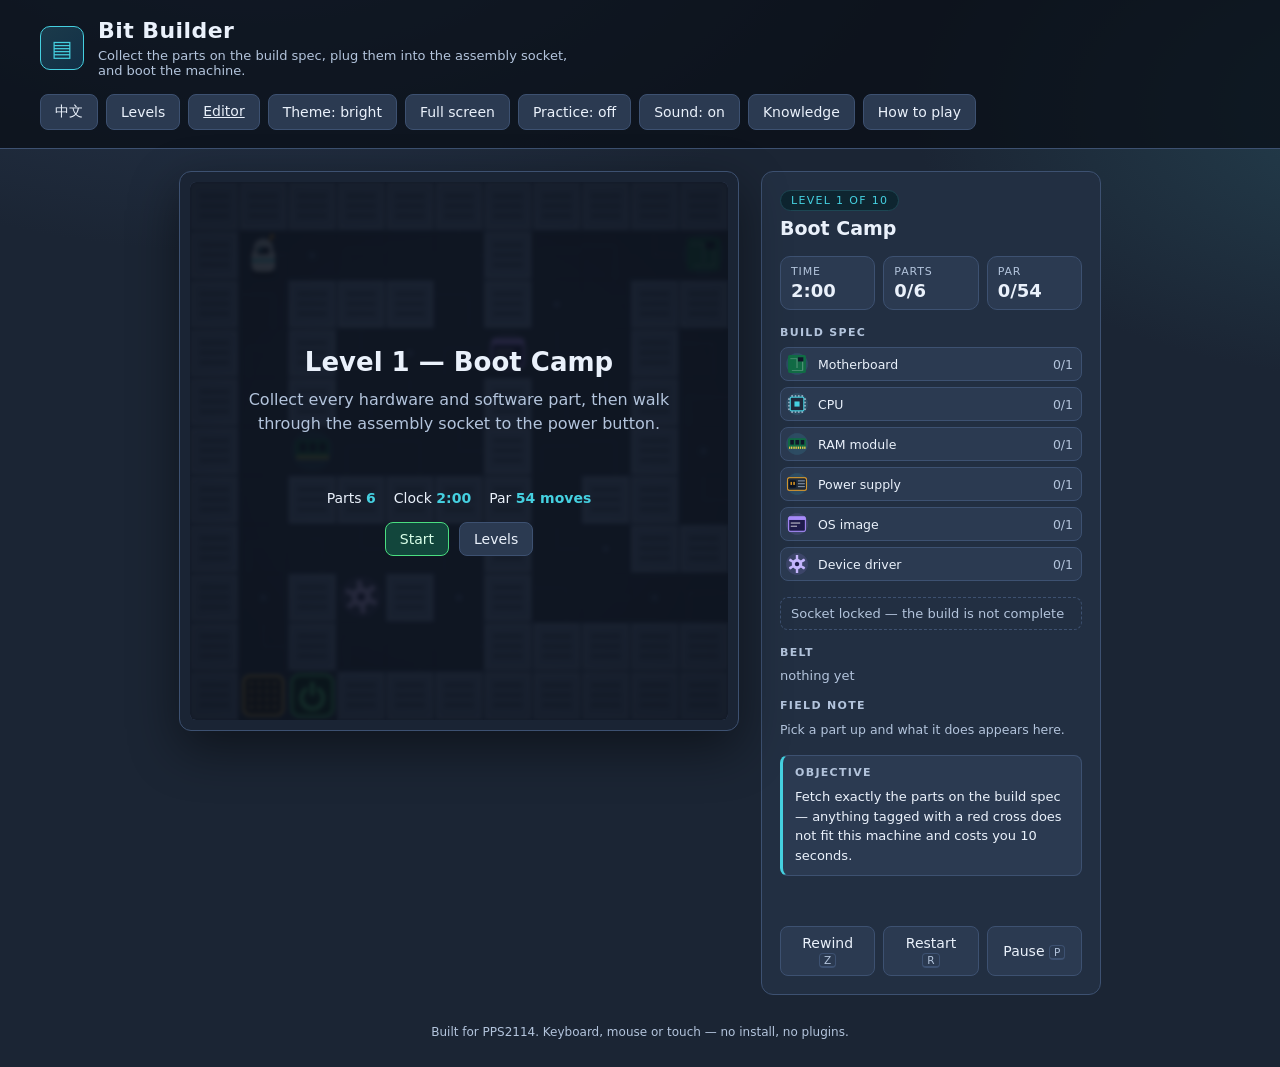
==== index.html @ 1336dfd8 "Brighter board and page, with the dark palette kept as an option The floor was nearly black, which m" ====
<!DOCTYPE html>
<html lang="en">
<head>
<meta charset="UTF-8">
<meta name="viewport" content="width=device-width, initial-scale=1.0">
<title>Bit Builder — collect the parts, build the machine</title>
<link rel="stylesheet" href="css/game.css">
</head>
<body>

<header class="topbar">
  <div class="brand">
    <span class="logo">&#9636;</span>
    <div>
      <h1>Bit Builder</h1>
      <p data-i18n="app.tagline">Collect the parts on the build spec, plug them into the assembly socket, and boot the machine.</p>
    </div>
  </div>
  <div class="topbar-actions">
    <button id="btn-lang" class="btn" title="Language / 语言">中文</button>
    <button id="btn-levels" class="btn" data-i18n="btn.levels">Levels</button>
    <a class="btn" href="editor.html" data-i18n="btn.editor">Editor</a>
    <button id="btn-theme" class="btn">Theme: bright</button>
    <button id="btn-fullscreen" class="btn" aria-pressed="false">Full screen</button>
    <button id="btn-practice" class="btn" aria-pressed="false">Practice: off</button>
    <button id="btn-sound" class="btn" aria-pressed="true">Sound: on</button>
    <button id="btn-knowledge" class="btn" data-i18n="btn.knowledge">Knowledge</button>
    <button id="btn-help" class="btn" data-i18n="btn.help">How to play</button>
  </div>
</header>

<main class="shell">
  <section class="stage">
    <canvas id="board" width="528" height="528" aria-label="game board"></canvas>
    <div id="overlay" class="overlay hidden">
      <div class="overlay-card">
        <h2 id="ov-title">Ready?</h2>
        <pre id="ov-boot" class="boot hidden"></pre>
        <p id="ov-text"></p>
        <p id="ov-stars" class="stars"></p>
        <div id="ov-quiz" class="quiz hidden"></div>
        <div id="ov-stats" class="ov-stats"></div>
        <div class="overlay-buttons">
          <button id="ov-primary" class="btn btn-primary"></button>
          <button id="ov-secondary" class="btn"></button>
        </div>
      </div>
    </div>
  </section>

  <div class="dpad" aria-hidden="false">
    <button class="dpad-btn" data-dir="up">&#9650;</button>
    <div class="dpad-row">
      <button class="dpad-btn" data-dir="left">&#9664;</button>
      <button class="dpad-btn" data-dir="down">&#9660;</button>
      <button class="dpad-btn" data-dir="right">&#9654;</button>
    </div>
  </div>

  <aside class="panel">
    <div class="panel-head">
      <span id="level-no" class="pill">Level 1</span>
      <h2 id="level-name">Boot Camp</h2>
    </div>

    <div class="gauges">
      <div class="gauge">
        <span class="gauge-label" data-i18n="gauge.time">Time</span>
        <strong id="time-left">0:00</strong>
      </div>
      <div class="gauge">
        <span class="gauge-label" data-i18n="gauge.parts">Parts</span>
        <strong id="parts-count">0/0</strong>
      </div>
      <div class="gauge">
        <span class="gauge-label" data-i18n="gauge.par">Par</span>
        <strong id="par-count">&mdash;</strong>
      </div>
    </div>

    <div class="belt">
      <h3 data-i18n="head.spec">Build spec</h3>
      <div id="spec-list" class="spec-list"></div>
    </div>

    <div id="socket-state" class="socket-state"></div>

    <div class="belt">
      <h3 data-i18n="head.belt">Belt</h3>
      <div id="inventory" class="inventory"><span class="empty">nothing yet</span></div>
    </div>

    <div class="belt note-box">
      <h3 data-i18n="head.note">Field note</h3>
      <div id="field-note" class="field-note"></div>
    </div>

    <div id="hint-box" class="hint-box">
      <h3 data-i18n="head.objective">Objective</h3>
      <p id="hint-text"></p>
    </div>

    <p id="toast" class="toast"></p>

    <div class="panel-buttons">
      <button id="btn-rewind" class="btn"><span data-i18n="btn.rewind">Rewind</span> <kbd>Z</kbd></button>
      <button id="btn-restart" class="btn"><span data-i18n="btn.restart">Restart</span> <kbd>R</kbd></button>
      <button id="btn-pause" class="btn"><span data-i18n="btn.pause">Pause</span> <kbd>P</kbd></button>
    </div>
  </aside>
</main>

<dialog id="levels-dialog">
  <h2 data-i18n="levels.title">Levels</h2>
  <p class="muted" data-i18n="levels.sub">Finish a level to unlock the next one.</p>
  <div id="level-list" class="level-list"></div>
  <form method="dialog"><button class="btn" data-i18n="btn.close">Close</button></form>
</dialog>

<dialog id="knowledge-dialog">
  <h2 data-i18n="know.title">Knowledge base</h2>
  <p class="muted" data-i18n="know.sub"></p>
  <div id="knowledge-list" class="know-list"></div>
  <form method="dialog"><button class="btn" data-i18n="btn.close">Close</button></form>
</dialog>

<dialog id="help-dialog">
  <h2 data-i18n="help.title">How to play</h2>
  <p data-i18n-html="help.p1"></p>
  <p data-i18n-html="help.p2"></p>
  <p data-i18n-html="help.p3"></p>
  <div class="legend" id="legend"></div>
  <form method="dialog"><button class="btn" data-i18n="btn.close">Close</button></form>
</dialog>

<footer class="foot" data-i18n="foot.text">
  Built for PPS2114. Keyboard, mouse or touch &mdash; no install, no plugins.
</footer>

<script src="js/i18n.js"></script>
<script src="js/knowledge.js"></script>
<script src="js/levels.js"></script>
<script src="js/codec.js"></script>
<script src="js/engine.js"></script>
<script src="js/sprites.js"></script>
<script src="js/main.js"></script>
</body>
</html>
---- css/game.css ----
:root {
  /* bright is the default; body.theme-dark below restores the original night look */
  --bg: #1b2534;
  --panel: #222f42;
  --panel-2: #2b3a51;
  --line: #3d5171;
  --text: #eaf1fb;
  --muted: #b3c4dc;
  --cyan: #45d0e0;
  --green: #4ade80;
  --amber: #f5a524;
  --red: #f87171;
  --radius: 12px;
}

* { box-sizing: border-box; }

body {
  margin: 0;
  background:
    radial-gradient(1100px 600px at 20% -10%, #2b3c55 0%, transparent 60%),
    radial-gradient(900px 500px at 110% 10%, #24404f 0%, transparent 55%),
    var(--bg);
  color: var(--text);
  font-family: ui-sans-serif, system-ui, "Segoe UI", Roboto, sans-serif;
  min-height: 100vh;
}

h1, h2, h3 { margin: 0; line-height: 1.2; }
kbd {
  font: inherit;
  font-size: 0.75em;
  border: 1px solid var(--line);
  border-bottom-width: 2px;
  border-radius: 4px;
  padding: 0 4px;
  color: var(--muted);
}

/* ------------------------------------------------------------------ chrome */
body.theme-dark {
  --bg: #070b12;
  --panel: #101823;
  --panel-2: #16202e;
  --line: #24334a;
  --text: #dbe6f3;
  --muted: #8ea3bd;
  background:
    radial-gradient(1100px 600px at 20% -10%, #142033 0%, transparent 60%),
    radial-gradient(900px 500px at 110% 10%, #10202b 0%, transparent 55%),
    var(--bg);
}
body.theme-dark .stage { background: #0a0f18; }
body.theme-dark #board { background: #05080d; }

.topbar {
  display: flex;
  flex-wrap: wrap;
  gap: 16px;
  align-items: center;
  justify-content: space-between;
  padding: 18px clamp(16px, 4vw, 40px);
  border-bottom: 1px solid var(--line);
  background: rgba(9, 14, 22, 0.75);
}
.brand { display: flex; gap: 14px; align-items: center; }
.logo {
  display: grid;
  place-items: center;
  width: 44px; height: 44px;
  border-radius: 10px;
  background: linear-gradient(140deg, #1b3a4a, #123047);
  border: 1px solid var(--cyan);
  color: var(--cyan);
  font-size: 22px;
}
.topbar h1 { font-size: 22px; letter-spacing: 0.02em; }
.topbar p { margin: 4px 0 0; color: var(--muted); font-size: 13px; max-width: 60ch; }
.topbar-actions { display: flex; gap: 8px; flex-wrap: wrap; }

.btn {
  font: inherit;
  font-size: 14px;
  color: var(--text);
  background: var(--panel-2);
  border: 1px solid var(--line);
  border-radius: 8px;
  padding: 8px 14px;
  cursor: pointer;
  transition: border-color .15s, background .15s, transform .05s;
}
.btn:hover { border-color: var(--cyan); background: #1b2838; }
.btn:active { transform: translateY(1px); }
.btn-primary { background: #12463c; border-color: var(--green); color: #d9ffe9; }
.btn-primary:hover { background: #15594b; border-color: var(--green); }

/* ------------------------------------------------------------------- stage */
.shell {
  display: grid;
  grid-template-columns: minmax(320px, 560px) minmax(260px, 340px);
  gap: 22px;
  justify-content: center;
  align-items: start;
  padding: 22px clamp(12px, 3vw, 40px);
}
.stage {
  position: relative;
  background: #1a2434;
  border: 1px solid var(--line);
  border-radius: var(--radius);
  padding: 10px;
  box-shadow: 0 18px 50px rgba(0, 0, 0, .45);
}
#board {
  display: block;
  width: 100%;
  height: auto;
  aspect-ratio: 1 / 1;
  image-rendering: auto;
  border-radius: 6px;
  background: #1a2434;
  touch-action: none;
}

.overlay {
  position: absolute;
  inset: 10px;
  display: grid;
  place-items: center;
  overflow-y: auto;
  background: rgba(12, 18, 28, .86);
  border-radius: 6px;
  backdrop-filter: blur(2px);
}
.overlay.hidden { display: none; }
.overlay-card {
  text-align: center;
  padding: 20px;
  max-width: 92%;
  max-height: 100%;
  overflow-y: auto;
}
.overlay-card h2 { font-size: 26px; margin-bottom: 10px; }
.overlay-card p { color: var(--muted); margin: 0 0 14px; line-height: 1.5; }
.ov-stats {
  display: flex;
  gap: 18px;
  justify-content: center;
  margin-bottom: 16px;
  color: var(--text);
  font-size: 14px;
  flex-wrap: wrap;
}
.ov-stats b { color: var(--cyan); }
.overlay-buttons { display: flex; gap: 10px; justify-content: center; flex-wrap: wrap; }

/* ------------------------------------------------------------------- panel */
.panel {
  background: var(--panel);
  border: 1px solid var(--line);
  border-radius: var(--radius);
  padding: 18px;
  display: grid;
  gap: 16px;
  align-content: start;
}
.panel-head { display: grid; gap: 6px; }
.pill {
  justify-self: start;
  font-size: 11px;
  letter-spacing: .12em;
  text-transform: uppercase;
  color: var(--cyan);
  border: 1px solid #1d4653;
  background: #0e2530;
  border-radius: 999px;
  padding: 3px 10px;
}
.panel h2 { font-size: 19px; }

.gauges { display: grid; grid-template-columns: repeat(3, 1fr); gap: 8px; }
.gauge {
  background: var(--panel-2);
  border: 1px solid var(--line);
  border-radius: 10px;
  padding: 8px 10px;
  display: grid;
  gap: 2px;
}
.gauge-label { font-size: 11px; color: var(--muted); text-transform: uppercase; letter-spacing: .08em; }
.gauge strong { font-size: 18px; font-variant-numeric: tabular-nums; }
.gauge.warn strong { color: var(--red); }

.socket-state {
  font-size: 13px;
  padding: 8px 10px;
  border-radius: 8px;
  border: 1px dashed var(--line);
  color: var(--muted);
}
.socket-state.ready {
  border-style: solid;
  border-color: var(--green);
  color: #c9ffe0;
  background: #0f2e22;
}

.belt h3, .hint-box h3 {
  font-size: 11px;
  letter-spacing: .12em;
  text-transform: uppercase;
  color: var(--muted);
  margin-bottom: 8px;
}
.inventory { display: flex; flex-wrap: wrap; gap: 8px; }
.inventory .empty { color: var(--muted); font-size: 13px; }
.chip {
  display: flex;
  align-items: center;
  gap: 6px;
  font-size: 12px;
  background: var(--panel-2);
  border: 1px solid var(--line);
  border-radius: 999px;
  padding: 4px 10px 4px 4px;
}
.chip canvas { width: 22px; height: 22px; }
.chip b { color: var(--cyan); }

.hint-box {
  background: var(--panel-2);
  border: 1px solid var(--line);
  border-left: 3px solid var(--cyan);
  border-radius: 8px;
  padding: 10px 12px;
}
.hint-box p { margin: 0; font-size: 13px; line-height: 1.5; color: var(--text); }
.hint-box.live { border-left-color: var(--amber); background: #21201a; }

.toast {
  margin: 0;
  min-height: 18px;
  font-size: 13px;
  color: var(--green);
  transition: opacity .3s;
}
.panel-buttons { display: flex; gap: 8px; }
.panel-buttons .btn { flex: 1; }

/* --------------------------------------------------------------- touch pad */
.dpad { display: none; justify-content: center; padding: 2px 0 4px; }
.dpad-row { display: flex; gap: 10px; }
.dpad-btn {
  width: 62px; height: 62px;
  font-size: 20px;
  color: var(--text);
  background: var(--panel-2);
  border: 1px solid var(--line);
  border-radius: 12px;
  cursor: pointer;
  touch-action: manipulation;
}
.dpad-btn:active { background: #22344a; }

/* ---------------------------------------------------------------- dialogs */
dialog {
  border: 1px solid var(--line);
  border-radius: var(--radius);
  background: var(--panel);
  color: var(--text);
  max-width: 640px;
  width: calc(100% - 32px);
  padding: 22px;
}
dialog::backdrop { background: rgba(4, 7, 12, .72); }
dialog h2 { margin-bottom: 8px; }
dialog p { color: var(--muted); line-height: 1.55; font-size: 14px; }
dialog p strong { color: var(--text); }
.muted { color: var(--muted); }

.level-list { display: grid; grid-template-columns: repeat(auto-fill, minmax(150px, 1fr)); gap: 10px; margin: 14px 0 18px; }
.level-card {
  text-align: left;
  background: var(--panel-2);
  border: 1px solid var(--line);
  border-radius: 10px;
  padding: 10px 12px;
  cursor: pointer;
  color: var(--text);
  font: inherit;
}
.level-card:hover:not(:disabled) { border-color: var(--cyan); }
.level-card:disabled { opacity: .45; cursor: not-allowed; }
.level-card .n { font-size: 11px; color: var(--muted); letter-spacing: .1em; text-transform: uppercase; }
.level-card .t { display: block; font-size: 14px; margin: 2px 0 4px; }
.level-card .best { font-size: 11px; color: var(--green); }

.legend { display: grid; grid-template-columns: repeat(auto-fill, minmax(190px, 1fr)); gap: 10px; margin: 16px 0; }
.legend-item { display: flex; gap: 10px; align-items: center; font-size: 12.5px; }
.legend-item canvas { width: 34px; height: 34px; border-radius: 6px; flex: none; }
.legend-item span b { display: block; color: var(--text); }
.legend-item span { color: var(--muted); line-height: 1.35; }

.foot {
  text-align: center;
  color: var(--muted);
  font-size: 12px;
  padding: 8px 16px 28px;
}

@media (max-width: 900px) {
  .shell { grid-template-columns: minmax(0, 560px); }
  .dpad { display: flex; flex-direction: column; align-items: center; gap: 10px; }
}

/* ------------------------------------------------------------- build spec */
.spec-list { display: grid; gap: 6px; }
.spec-row {
  display: flex;
  align-items: center;
  gap: 8px;
  font-size: 12.5px;
  padding: 3px 8px 3px 3px;
  border: 1px solid var(--line);
  border-radius: 8px;
  background: var(--panel-2);
}
.spec-row canvas { width: 26px; height: 26px; flex: none; }
.spec-row .n { flex: 1; }
.spec-row .q { font-variant-numeric: tabular-nums; color: var(--muted); }
.spec-row.done { border-color: #1f6f4a; background: #10261f; }
.spec-row.done .q { color: var(--green); }
.spec-row.done .n { color: #c9ffe0; }

.toast.bad { color: var(--red); }

/* -------------------------------------------------------- win boot screen */
.boot {
  text-align: left;
  font: 13px/1.5 ui-monospace, SFMono-Regular, Menlo, monospace;
  color: var(--green);
  background: #04120b;
  border: 1px solid #1f6f4a;
  border-radius: 8px;
  padding: 12px 14px;
  margin: 0 auto 14px;
  max-width: 380px;
  min-height: 120px;
  max-height: 34vh;
  white-space: pre-wrap;
  overflow: auto;
}
.boot.hidden { display: none; }
.overlay-card .stars, .stars { margin: 0 0 12px; font-size: 22px; letter-spacing: 4px; color: var(--amber); min-height: 26px; }
.level-card .stars { color: var(--amber); font-size: 13px; letter-spacing: 2px; margin: 0; min-height: 0; }

/* --------------------------------------------------------------- full screen */
body.fs { overflow: hidden; }
body.fs .topbar { padding: 8px clamp(12px, 3vw, 28px); }
body.fs .topbar p { display: none; }
body.fs .topbar h1 { font-size: 17px; }
body.fs .logo { width: 34px; height: 34px; font-size: 17px; }
body.fs .foot { display: none; }
body.fs .shell {
  grid-template-columns: auto minmax(260px, 340px);
  align-items: center;
  justify-content: center;
  gap: 16px;
  padding: 12px clamp(10px, 2vw, 28px);
}
body.fs .stage { padding: 8px; }
body.fs #board {
  width: auto;
  max-width: none;
  height: min(calc(100vh - 116px), calc(100vw - 420px));
}
body.fs .panel { max-height: calc(100vh - 96px); overflow-y: auto; }

@media (max-width: 900px) {
  body.fs { overflow: auto; }
  body.fs .shell { grid-template-columns: minmax(0, 1fr); }
  body.fs #board { height: min(calc(100vh - 300px), calc(100vw - 44px)); }
  body.fs .panel { max-height: none; }
}

/* ------------------------------------------------------- knowledge cards */
.note-box .field-note { font-size: 12.5px; line-height: 1.55; color: var(--muted); }
.field-note.filled {
  color: var(--text);
  background: var(--panel-2);
  border: 1px solid var(--line);
  border-left: 3px solid var(--amber);
  border-radius: 8px;
  padding: 9px 11px;
}
.field-note .fn-head { display: flex; align-items: center; gap: 8px; margin-bottom: 5px; }
.field-note .fn-head canvas { width: 26px; height: 26px; flex: none; }
.field-note .fn-head b { color: var(--amber); font-size: 13px; }

.know-list { display: grid; gap: 16px; margin: 14px 0 18px; max-height: 60vh; overflow-y: auto; }
.know-group h3 {
  font-size: 11px; letter-spacing: .12em; text-transform: uppercase;
  color: var(--cyan); margin-bottom: 8px;
}
.know-row {
  display: flex; gap: 12px; align-items: flex-start;
  padding: 9px 0; border-top: 1px solid var(--line);
}
.know-row canvas { width: 38px; height: 38px; flex: none; }
.know-row .kn { font-size: 13px; }
.know-row .kn b { display: block; color: var(--text); margin-bottom: 3px; }
.know-row .kn span { color: var(--muted); line-height: 1.55; font-size: 12.5px; }

/* ------------------------------------------------------- knowledge check */
.quiz { text-align: left; max-width: 420px; margin: 0 auto 14px; }
.quiz h3 { font-size: 11px; letter-spacing: .12em; text-transform: uppercase; color: var(--cyan); margin-bottom: 8px; }
.quiz .q { font-size: 13px; color: var(--text); line-height: 1.55; margin: 0 0 10px; }
.quiz-options { display: grid; gap: 6px; }
.quiz-options .btn { text-align: left; }
.quiz-options .btn.right { border-color: var(--green); background: #10261f; }
.quiz-options .btn.wrong { border-color: var(--red); background: #2a1414; }
.quiz-verdict { font-size: 12.5px; margin: 10px 0 0; color: var(--muted); }

body.lang-zh .boot { font-family: ui-monospace, "Noto Sans Mono CJK SC", monospace; }
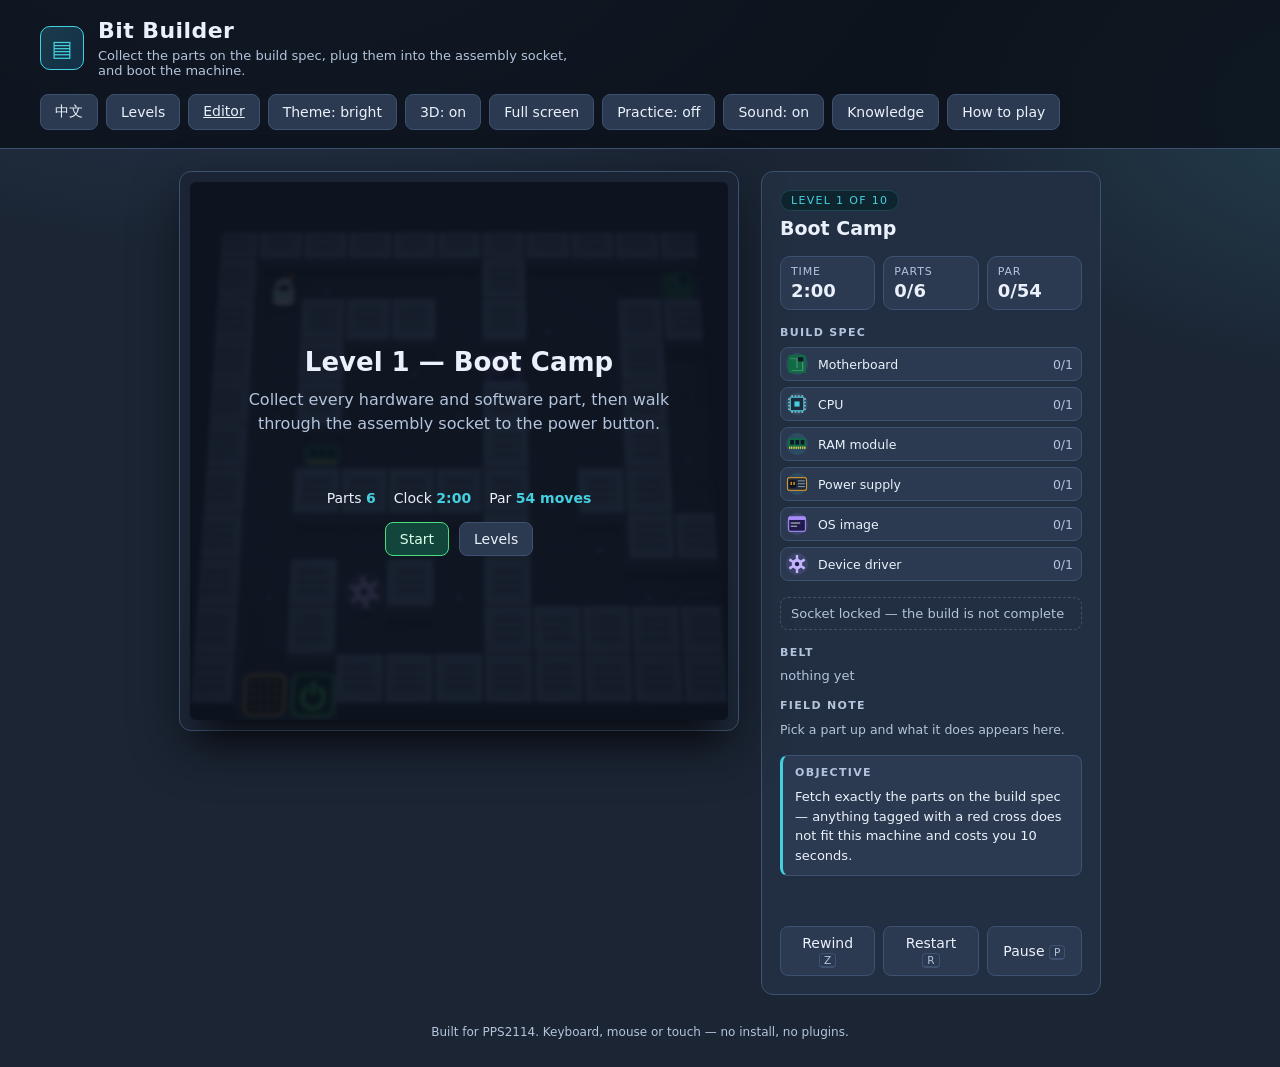
==== commit 21f475d5: "3D view: raised walls, doors and crates on a tilted board Walls, closed toggle walls, doors and crat" ====
--- a/index.html
+++ b/index.html
@@ -21,6 +21,7 @@
     <button id="btn-levels" class="btn" data-i18n="btn.levels">Levels</button>
     <a class="btn" href="editor.html" data-i18n="btn.editor">Editor</a>
     <button id="btn-theme" class="btn">Theme: bright</button>
+    <button id="btn-3d" class="btn" aria-pressed="true">3D: on</button>
     <button id="btn-fullscreen" class="btn" aria-pressed="false">Full screen</button>
     <button id="btn-practice" class="btn" aria-pressed="false">Practice: off</button>
     <button id="btn-sound" class="btn" aria-pressed="true">Sound: on</button>
--- a/css/game.css
+++ b/css/game.css
@@ -120,7 +120,17 @@
   border-radius: 6px;
   background: #1a2434;
   touch-action: none;
-}
+  transition: transform .35s ease, box-shadow .35s ease;
+}
+/* 3D view: tip the board back like a table top seen from a chair. The walls
+   and crates are already drawn standing up; this adds the perspective. */
+body.view-3d .stage { perspective: 1100px; }
+body.view-3d #board {
+  transform: rotateX(16deg);
+  transform-origin: 50% 100%;
+  box-shadow: 0 26px 30px -14px rgba(0, 0, 0, .7);
+}
+@media (prefers-reduced-motion: reduce) { #board { transition: none; } }
 
 .overlay {
   position: absolute;
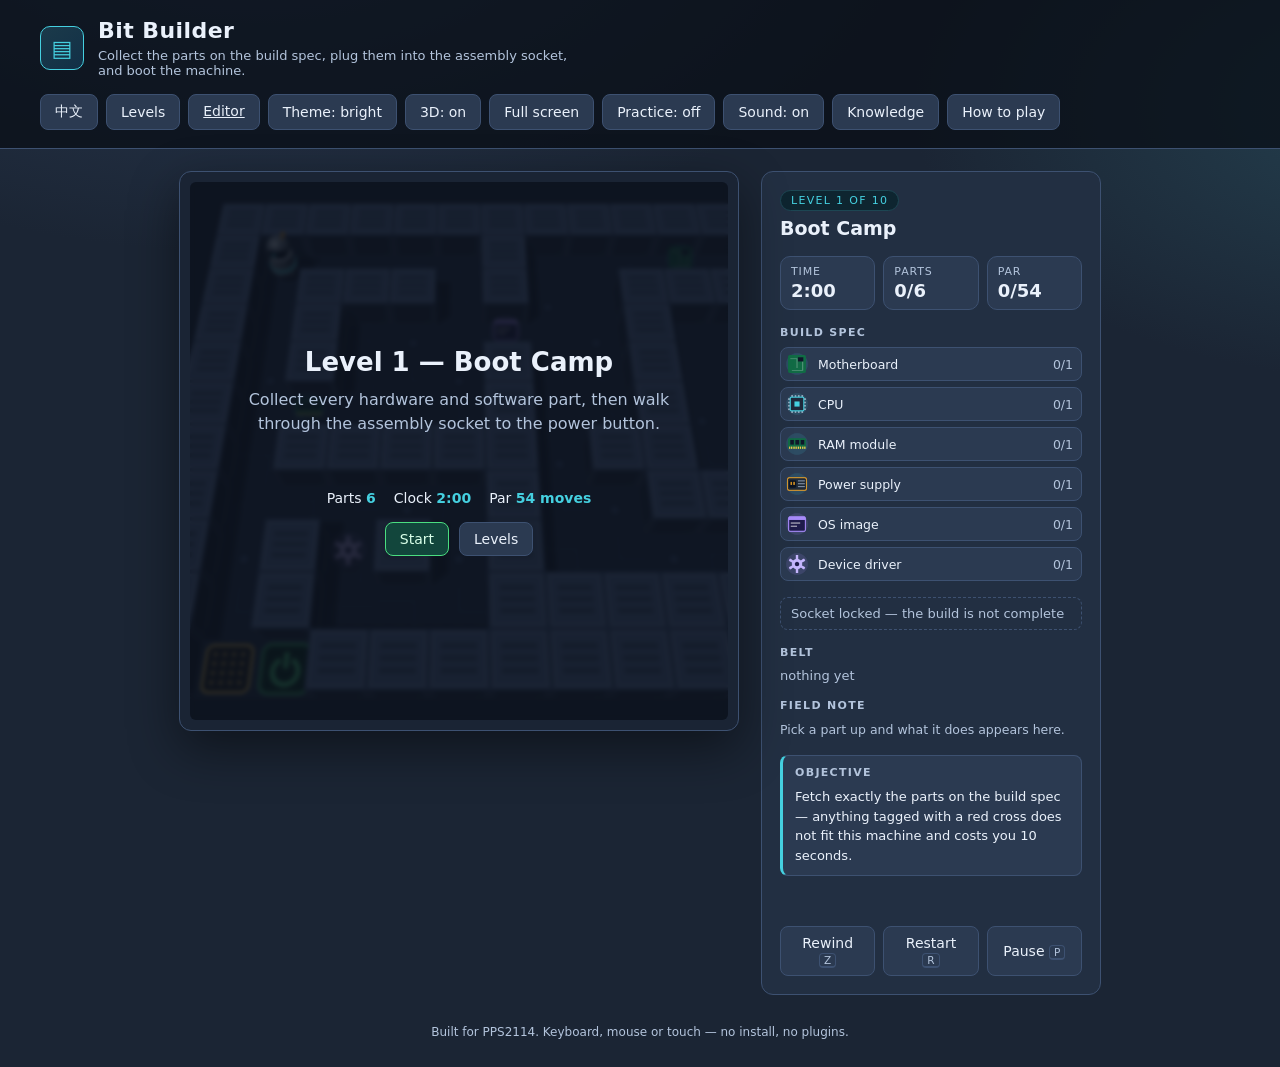
==== commit dc1f0585: "Real 3D view with three.js Replace the slanted flat board with a WebGL scene: walls, doors and crate" ====
--- a/index.html
+++ b/index.html
@@ -33,6 +33,7 @@
 <main class="shell">
   <section class="stage">
     <canvas id="board" width="528" height="528" aria-label="game board"></canvas>
+    <canvas id="board3d" aria-hidden="true"></canvas>
     <div id="overlay" class="overlay hidden">
       <div class="overlay-card">
         <h2 id="ov-title">Ready?</h2>
@@ -144,6 +145,8 @@
 <script src="js/codec.js"></script>
 <script src="js/engine.js"></script>
 <script src="js/sprites.js"></script>
+<script src="js/vendor/three.min.js"></script>
+<script src="js/view3d.js"></script>
 <script src="js/main.js"></script>
 </body>
 </html>
--- a/css/game.css
+++ b/css/game.css
@@ -120,17 +120,14 @@
   border-radius: 6px;
   background: #1a2434;
   touch-action: none;
-  transition: transform .35s ease, box-shadow .35s ease;
-}
-/* 3D view: tip the board back like a table top seen from a chair. The walls
-   and crates are already drawn standing up; this adds the perspective. */
-body.view-3d .stage { perspective: 1100px; }
-body.view-3d #board {
-  transform: rotateX(16deg);
-  transform-origin: 50% 100%;
-  box-shadow: 0 26px 30px -14px rgba(0, 0, 0, .7);
-}
-@media (prefers-reduced-motion: reduce) { #board { transition: none; } }
+}
+#board3d {
+  display: none;
+  position: absolute;
+  border-radius: 6px;
+  pointer-events: none;           /* swipes go through to #board underneath */
+}
+body.view-3d #board3d { display: block; }
 
 .overlay {
   position: absolute;
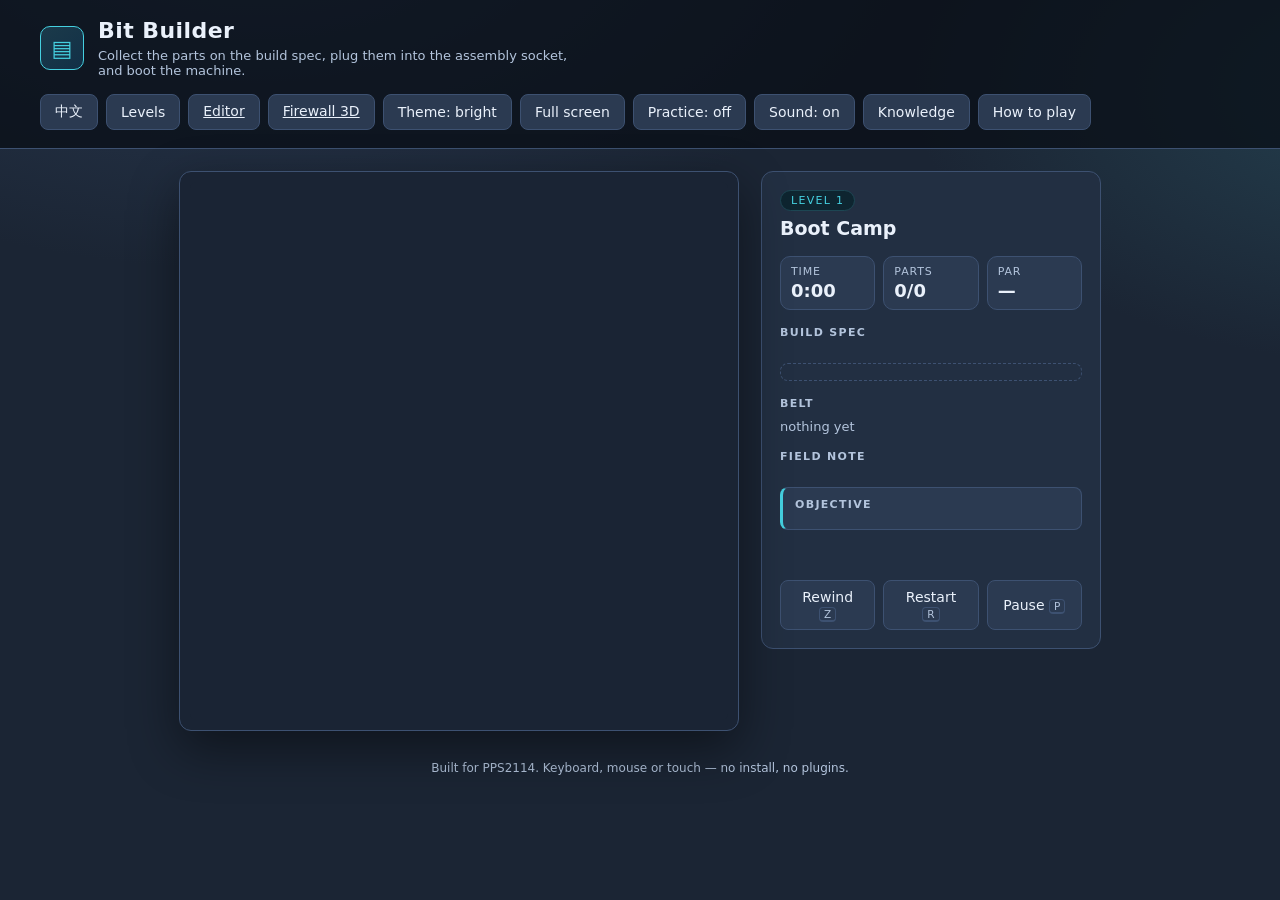
==== commit 1f6d8c52: "Add Firewall 3D, a first-person shooter against malware A raycaster in the style of the early-90s sh" ====
--- a/index.html
+++ b/index.html
@@ -20,8 +20,8 @@
     <button id="btn-lang" class="btn" title="Language / 语言">中文</button>
     <button id="btn-levels" class="btn" data-i18n="btn.levels">Levels</button>
     <a class="btn" href="editor.html" data-i18n="btn.editor">Editor</a>
+    <a class="btn" href="firewall.html" data-i18n="btn.firewall">Firewall 3D</a>
     <button id="btn-theme" class="btn">Theme: bright</button>
-    <button id="btn-3d" class="btn" aria-pressed="true">3D: on</button>
     <button id="btn-fullscreen" class="btn" aria-pressed="false">Full screen</button>
     <button id="btn-practice" class="btn" aria-pressed="false">Practice: off</button>
     <button id="btn-sound" class="btn" aria-pressed="true">Sound: on</button>
@@ -33,7 +33,6 @@
 <main class="shell">
   <section class="stage">
     <canvas id="board" width="528" height="528" aria-label="game board"></canvas>
-    <canvas id="board3d" aria-hidden="true"></canvas>
     <div id="overlay" class="overlay hidden">
       <div class="overlay-card">
         <h2 id="ov-title">Ready?</h2>
@@ -145,8 +144,6 @@
 <script src="js/codec.js"></script>
 <script src="js/engine.js"></script>
 <script src="js/sprites.js"></script>
-<script src="js/vendor/three.min.js"></script>
-<script src="js/view3d.js"></script>
 <script src="js/main.js"></script>
 </body>
 </html>
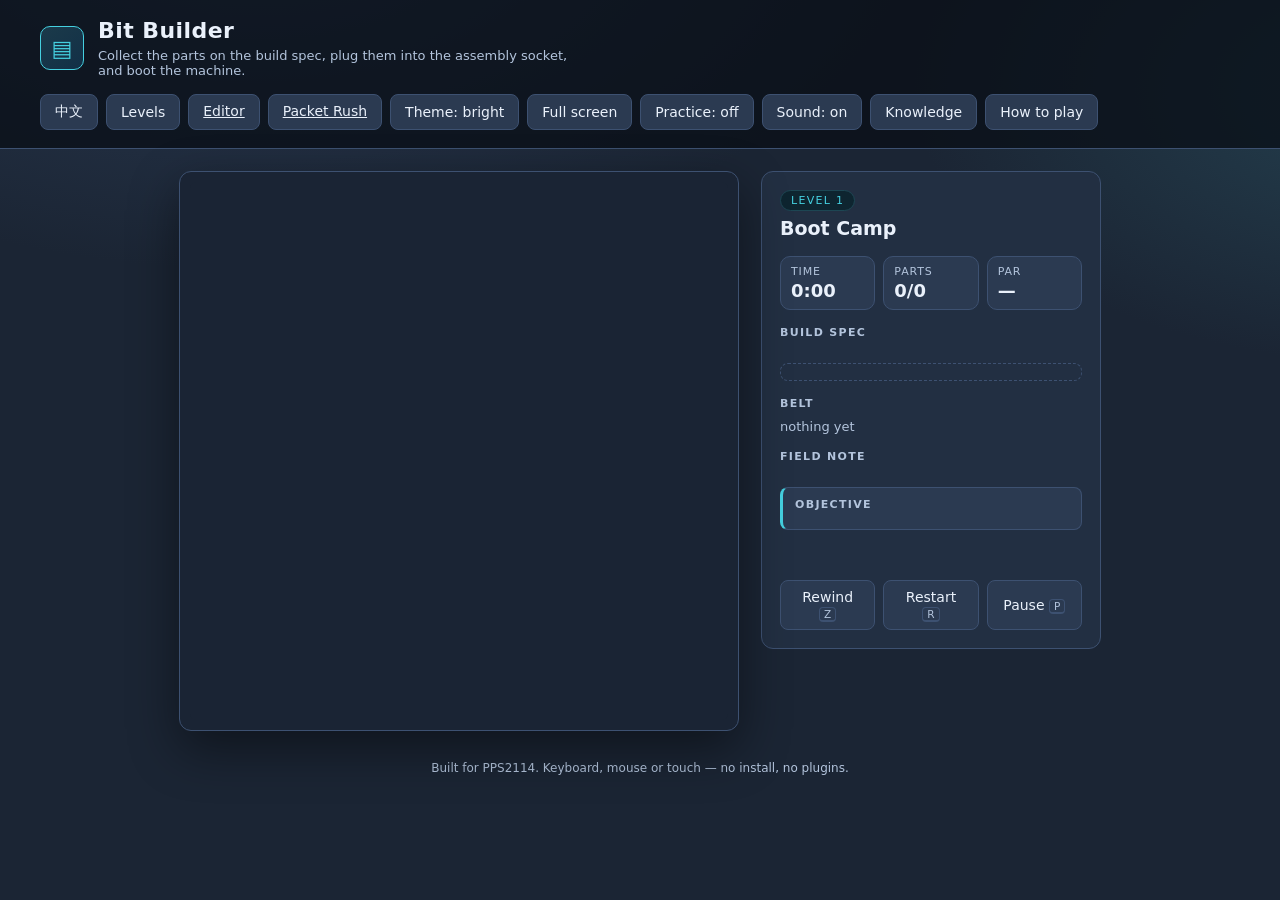
==== commit 17ad1374: "Packet Rush: a Lemmings-style game where the lemmings are network packets Seven levels on a destruct" ====
--- a/index.html
+++ b/index.html
@@ -20,7 +20,7 @@
     <button id="btn-lang" class="btn" title="Language / 语言">中文</button>
     <button id="btn-levels" class="btn" data-i18n="btn.levels">Levels</button>
     <a class="btn" href="editor.html" data-i18n="btn.editor">Editor</a>
-    <a class="btn" href="firewall.html" data-i18n="btn.firewall">Firewall 3D</a>
+    <a class="btn" href="lemmings.html" data-i18n="btn.packetRush">Packet Rush</a>
     <button id="btn-theme" class="btn">Theme: bright</button>
     <button id="btn-fullscreen" class="btn" aria-pressed="false">Full screen</button>
     <button id="btn-practice" class="btn" aria-pressed="false">Practice: off</button>
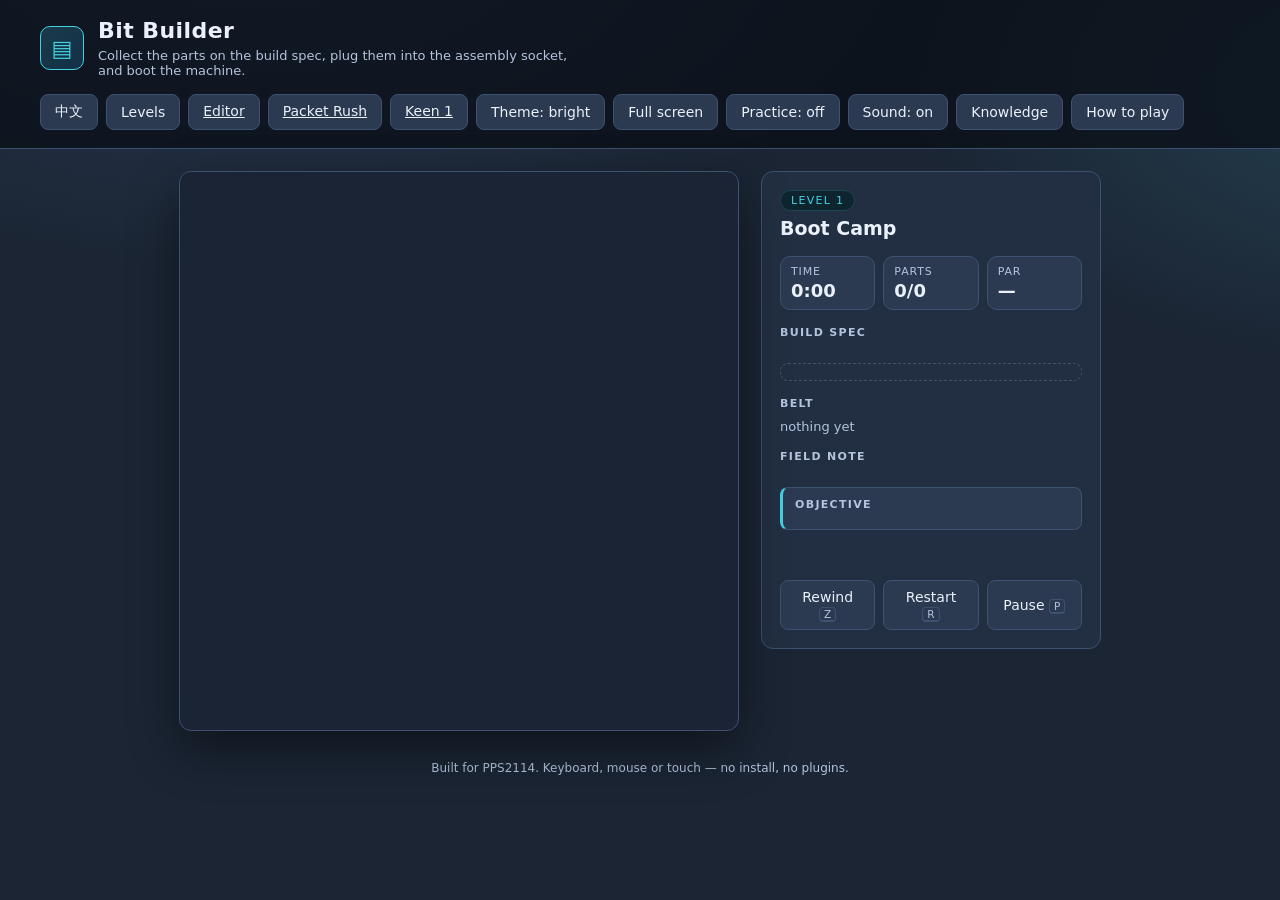
==== commit a1dd74c4: "Move the Keen level to its own repository Co-Authored-By: Claude Sonnet 5.5 <noreply@anthropic.com> " ====
--- a/index.html
+++ b/index.html
@@ -20,7 +20,8 @@
     <button id="btn-lang" class="btn" title="Language / 语言">中文</button>
     <button id="btn-levels" class="btn" data-i18n="btn.levels">Levels</button>
     <a class="btn" href="editor.html" data-i18n="btn.editor">Editor</a>
-    <a class="btn" href="lemmings.html" data-i18n="btn.packetRush">Packet Rush</a>
+    <a class="btn" href="https://sclim999.github.io/Packet-Rush/" target="_blank" rel="noopener" data-i18n="btn.packetRush">Packet Rush</a>
+    <a class="btn" href="https://sclim999.github.io/Keen-Vorticons/" target="_blank" rel="noopener" data-i18n="btn.keen">Keen 1</a>
     <button id="btn-theme" class="btn">Theme: bright</button>
     <button id="btn-fullscreen" class="btn" aria-pressed="false">Full screen</button>
     <button id="btn-practice" class="btn" aria-pressed="false">Practice: off</button>
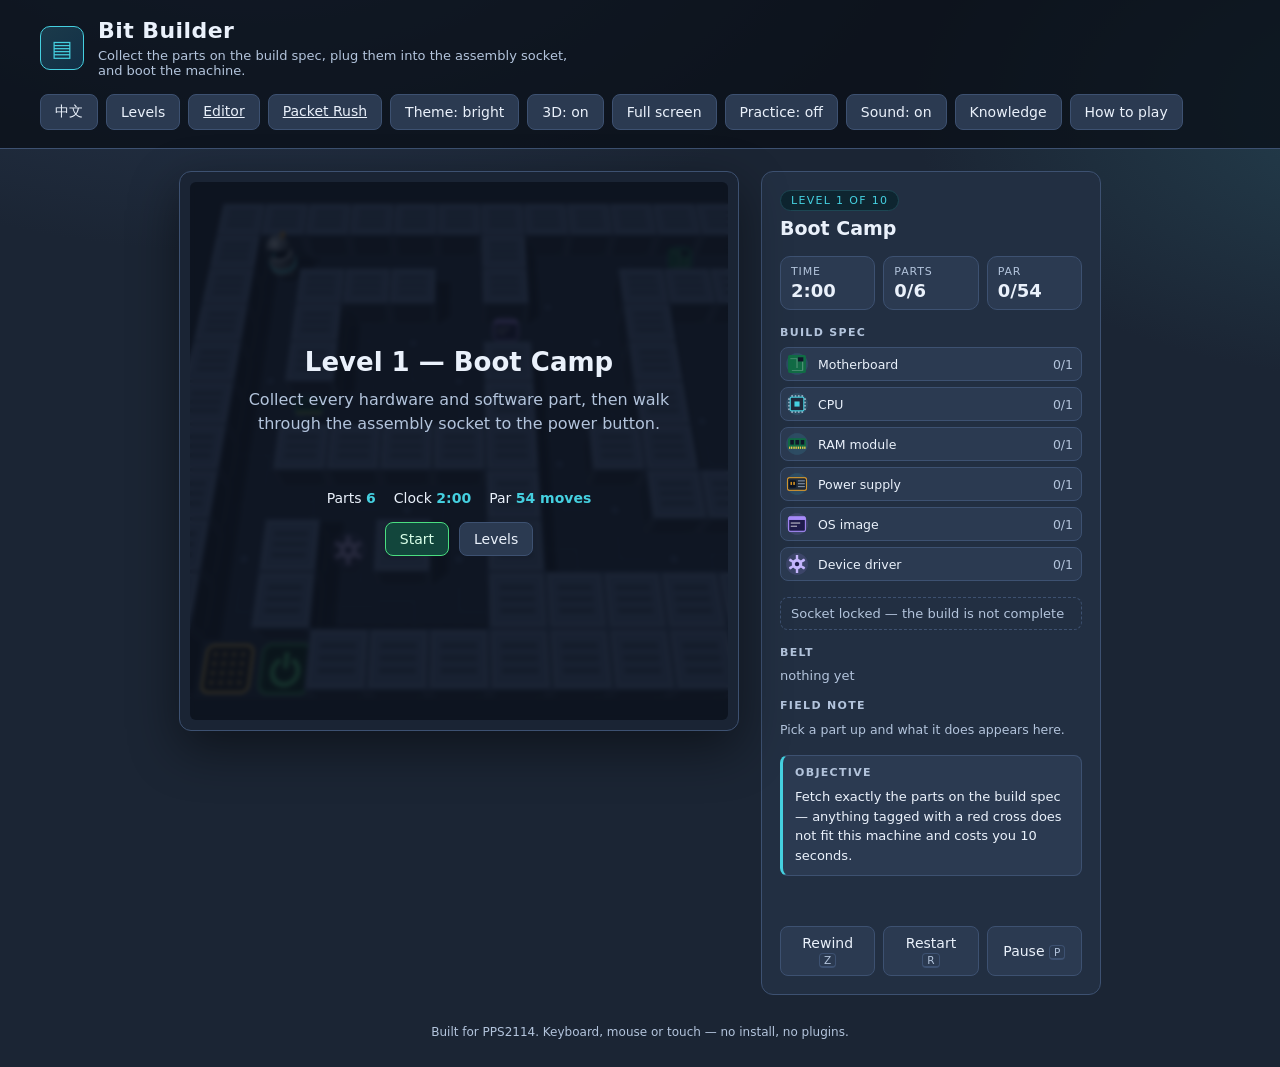
==== commit d0533d71: "Merge main into the 3D view branch Co-Authored-By: Claude Opus 5.5 <noreply@anthropic.com> Claude-Se" ====
--- a/index.html
+++ b/index.html
@@ -21,8 +21,8 @@
     <button id="btn-levels" class="btn" data-i18n="btn.levels">Levels</button>
     <a class="btn" href="editor.html" data-i18n="btn.editor">Editor</a>
     <a class="btn" href="https://sclim999.github.io/Packet-Rush/" target="_blank" rel="noopener" data-i18n="btn.packetRush">Packet Rush</a>
-    <a class="btn" href="https://sclim999.github.io/Keen-Vorticons/" target="_blank" rel="noopener" data-i18n="btn.keen">Keen 1</a>
     <button id="btn-theme" class="btn">Theme: bright</button>
+    <button id="btn-3d" class="btn" aria-pressed="true">3D: on</button>
     <button id="btn-fullscreen" class="btn" aria-pressed="false">Full screen</button>
     <button id="btn-practice" class="btn" aria-pressed="false">Practice: off</button>
     <button id="btn-sound" class="btn" aria-pressed="true">Sound: on</button>
@@ -34,6 +34,7 @@
 <main class="shell">
   <section class="stage">
     <canvas id="board" width="528" height="528" aria-label="game board"></canvas>
+    <canvas id="board3d" aria-hidden="true"></canvas>
     <div id="overlay" class="overlay hidden">
       <div class="overlay-card">
         <h2 id="ov-title">Ready?</h2>
@@ -145,6 +146,8 @@
 <script src="js/codec.js"></script>
 <script src="js/engine.js"></script>
 <script src="js/sprites.js"></script>
+<script src="js/vendor/three.min.js"></script>
+<script src="js/view3d.js"></script>
 <script src="js/main.js"></script>
 </body>
 </html>
